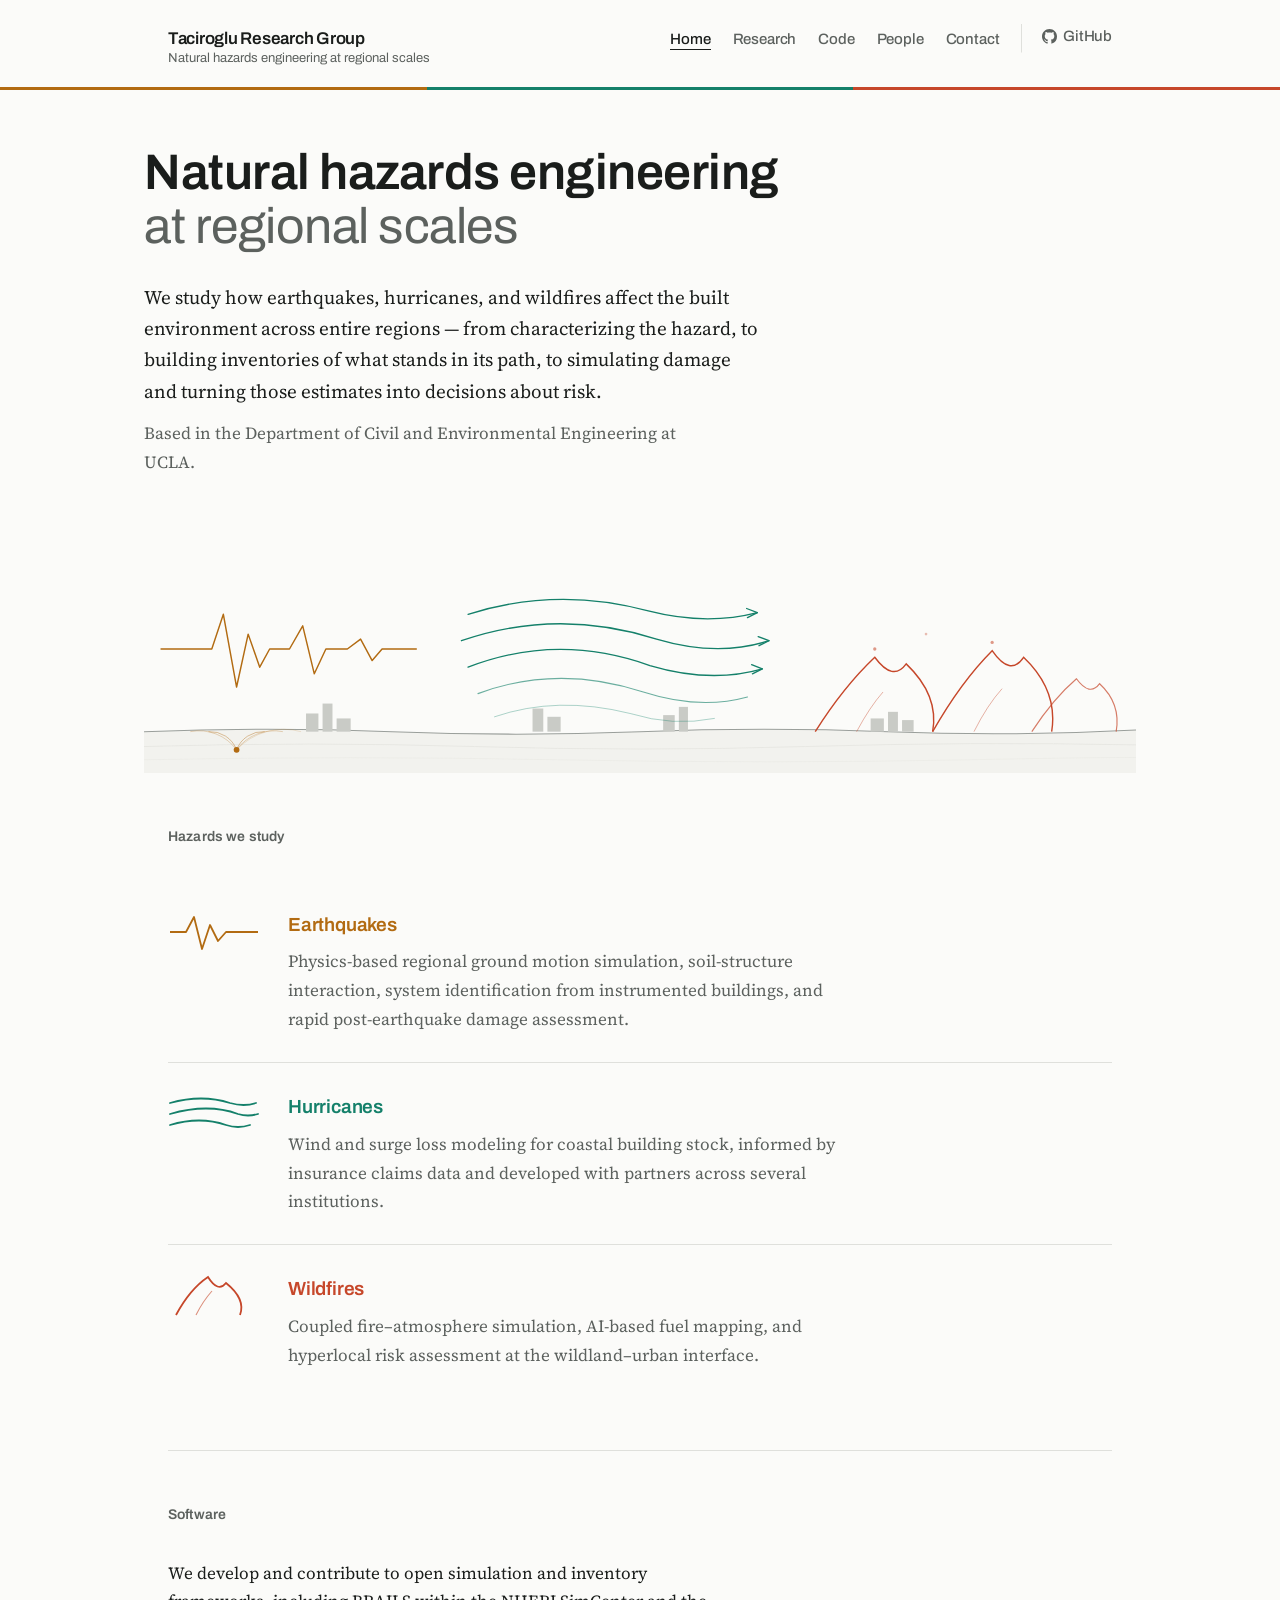
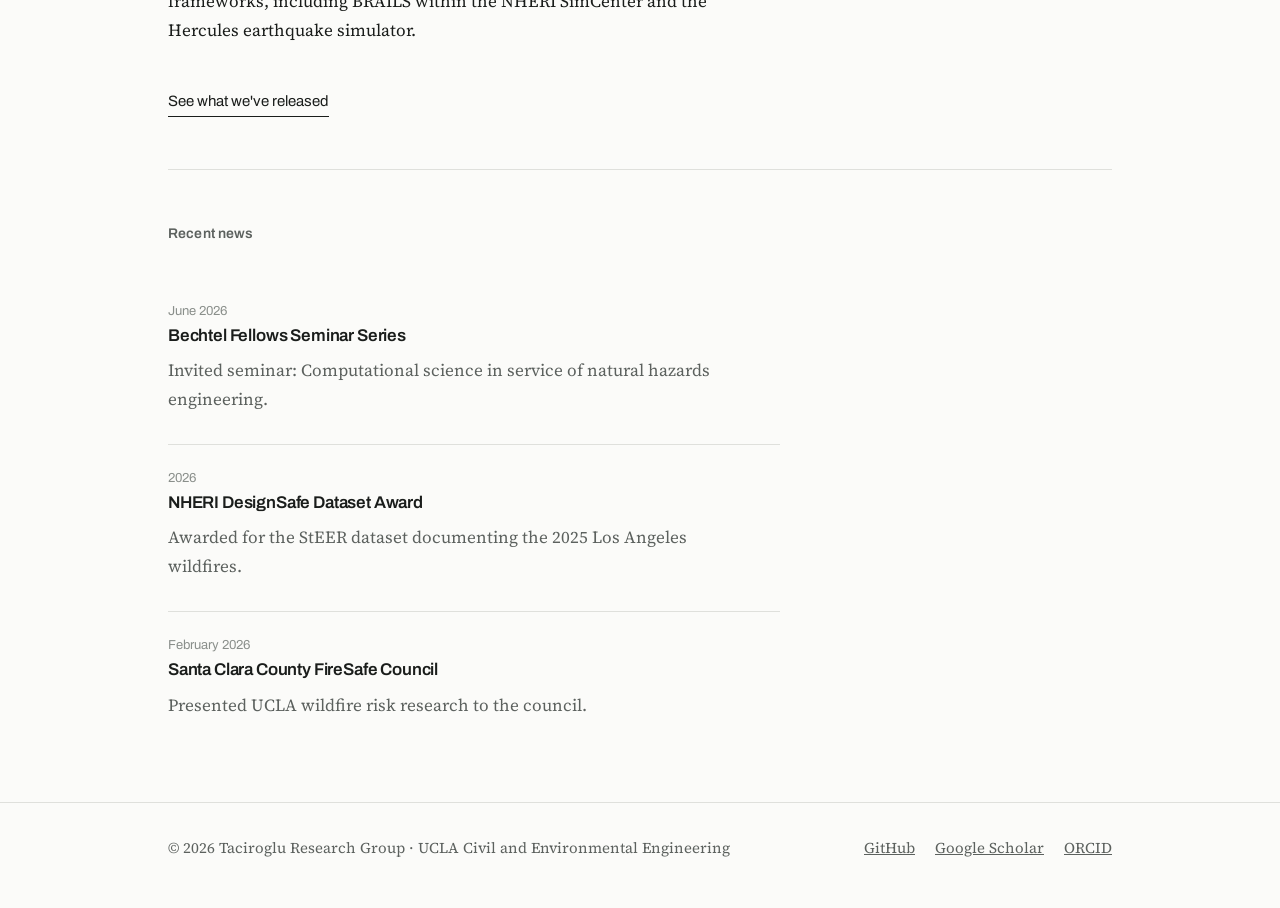
==== index.html @ 6d1210fd "Initial site: home, research, code, people, contact, alumni" ====
<!DOCTYPE html>
<html lang="en">
<head>
<meta charset="utf-8">
<meta name="viewport" content="width=device-width, initial-scale=1">
<title>Taciroglu Research Group — Natural hazards engineering at regional scales</title>
<meta name="description" content="Prof. Ertugrul Taciroglu's research group at UCLA develops regional-scale simulation and risk assessment methods for earthquakes, hurricanes, and wildfires.">
<link rel="preconnect" href="https://fonts.googleapis.com">
<link rel="preconnect" href="https://fonts.gstatic.com" crossorigin>
<link href="https://fonts.googleapis.com/css2?family=Archivo:wght@400;500;600&family=Source+Serif+4:opsz,wght@8..60,400;8..60,600&display=swap" rel="stylesheet">
<link rel="stylesheet" href="assets/style.css">
</head>
<body>
<a class="skip" href="#main">Skip to content</a>

<header class="masthead">
  <div class="wrap masthead-inner">
    <a class="wordmark" href="index.html">Taciroglu Research Group
      <span>Natural hazards engineering at regional scales</span></a>
    <nav aria-label="Main">
      <ul>
        <li><a href="index.html" aria-current="page">Home</a></li>
        <li><a href="research.html">Research</a></li>
        <li><a href="code.html">Code</a></li>
        <li><a href="people.html">People</a></li>
        <li><a href="contact.html">Contact</a></li>
        <li><a class="ext" href="https://github.com/TRG-UCLA">
          <svg viewBox="0 0 16 16" aria-hidden="true"><path d="M8 0C3.58 0 0 3.58 0 8c0 3.54 2.29 6.53 5.47 7.59.4.07.55-.17.55-.38 0-.19-.01-.82-.01-1.49-2.01.37-2.53-.49-2.69-.94-.09-.23-.48-.94-.82-1.13-.28-.15-.68-.52-.01-.53.63-.01 1.08.58 1.23.82.72 1.21 1.87.87 2.33.66.07-.52.28-.87.51-1.07-1.78-.2-3.64-.89-3.64-3.95 0-.87.31-1.59.82-2.15-.08-.2-.36-1.02.08-2.12 0 0 .67-.21 2.2.82.64-.18 1.32-.27 2-.27s1.36.09 2 .27c1.53-1.04 2.2-.82 2.2-.82.44 1.1.16 1.92.08 2.12.51.56.82 1.27.82 2.15 0 3.07-1.87 3.75-3.65 3.95.29.25.54.73.54 1.48 0 1.07-.01 1.93-.01 2.2 0 .21.15.46.55.38A8.01 8.01 0 0 0 16 8c0-4.42-3.58-8-8-8Z"/></svg>
          GitHub</a></li>
      </ul>
    </nav>
  </div>
</header>
<div class="strata" aria-hidden="true"><i></i><i></i><i></i></div>

<main id="main">

<div class="wrap hero">
  <h1>Natural hazards engineering<span class="qual">at regional scales</span></h1>
  <p class="lede">We study how earthquakes, hurricanes, and wildfires affect the built environment across entire regions — from characterizing the hazard, to building inventories of what stands in its path, to simulating damage and turning those estimates into decisions about risk.</p>
  <p>Based in the Department of Civil and Environmental Engineering at UCLA.</p>

  <div class="terrain">
    <svg viewBox="0 0 1200 300" role="img" aria-labelledby="terrain-title">
      <title id="terrain-title">A single continuous ground line carrying a seismic trace at left, wind streamlines at centre, and fire contours at right.</title>

      <!-- subsurface strata -->
      <path d="M0 250 Q150 244 300 250 T600 250 T900 250 T1200 248 L1200 300 L0 300 Z" fill="#f2f2ee"/>
      <path d="M0 268 Q200 262 400 268 T800 268 T1200 266" stroke="#e6e6e1" stroke-width="1" fill="none"/>
      <path d="M0 284 Q250 279 500 284 T1000 284 T1200 283" stroke="#ecece7" stroke-width="1" fill="none"/>

      <!-- ground line, continuous across all three -->
      <path d="M0 250 Q150 244 300 250 T600 250 T900 250 T1200 248" stroke="#9a9f9b" stroke-width="1.25" fill="none"/>

      <!-- EARTH: seismic trace, radiating from a hypocentre below ground -->
      <g stroke="#b26b12" fill="none">
        <path d="M20 150 L64 150 L82 150 L96 108 L112 196 L126 132 L140 172 L152 150 L176 150 L192 122 L206 180 L220 150 L246 150 L262 138 L276 164 L288 150 L330 150"
              stroke-width="1.75" stroke-linejoin="round"/>
        <circle cx="112" cy="272" r="3.5" fill="#b26b12" stroke="none"/>
        <path d="M112 272 A34 34 0 0 1 146 250" stroke-width="0.9" opacity="0.55"/>
        <path d="M112 272 A56 56 0 0 1 168 250" stroke-width="0.9" opacity="0.38"/>
        <path d="M112 272 A78 78 0 0 1 190 250" stroke-width="0.9" opacity="0.22"/>
        <path d="M112 272 A34 34 0 0 0 78 250" stroke-width="0.9" opacity="0.55"/>
        <path d="M112 272 A56 56 0 0 0 56 250" stroke-width="0.9" opacity="0.38"/>
      </g>

      <!-- built environment along the ground line -->
      <g fill="#c9cbc6">
        <rect x="196" y="228" width="15" height="22"/>
        <rect x="216" y="216" width="12" height="34"/>
        <rect x="233" y="234" width="17" height="16"/>
        <rect x="470" y="222" width="13" height="28"/>
        <rect x="488" y="232" width="16" height="18"/>
        <rect x="628" y="230" width="14" height="20"/>
        <rect x="647" y="220" width="11" height="30"/>
        <rect x="879" y="234" width="16" height="16"/>
        <rect x="900" y="226" width="12" height="24"/>
        <rect x="917" y="236" width="14" height="14"/>
      </g>

      <!-- WIND: streamlines compressing over the terrain -->
      <g stroke="#14806a" fill="none" stroke-linecap="round">
        <path d="M392 108 Q500 74 610 104 Q680 122 742 106" stroke-width="1.6"/>
        <path d="M384 140 Q500 100 620 138 Q694 160 756 140" stroke-width="1.6"/>
        <path d="M392 172 Q500 130 612 170 Q686 192 748 174" stroke-width="1.6"/>
        <path d="M404 204 Q500 168 604 202 Q672 224 730 208" stroke-width="1.35" opacity="0.62"/>
        <path d="M424 232 Q500 206 588 228 Q640 244 690 234" stroke-width="1.1" opacity="0.38"/>
        <path d="M742 106 l-13 -5 M742 106 l-12 6" stroke-width="1.6"/>
        <path d="M756 140 l-13 -5 M756 140 l-12 6" stroke-width="1.6"/>
        <path d="M748 174 l-13 -5 M748 174 l-12 6" stroke-width="1.6"/>
      </g>

      <!-- FIRE: contours advancing over ridgeline -->
      <g stroke="#c6472a" fill="none">
        <path d="M812 250 Q846 196 884 160 Q906 190 922 168 Q962 206 954 250" stroke-width="1.7"/>
        <path d="M954 250 Q988 190 1026 152 Q1048 184 1064 160 Q1106 200 1098 250" stroke-width="1.7"/>
        <path d="M1074 250 Q1100 210 1128 186 Q1144 208 1156 192 Q1182 216 1176 250" stroke-width="1.4" opacity="0.7"/>
        <path d="M862 250 Q878 220 894 202" stroke-width="1" opacity="0.5"/>
        <path d="M1004 250 Q1020 218 1038 198" stroke-width="1" opacity="0.5"/>
        <circle cx="884" cy="150" r="2" fill="#c6472a" stroke="none" opacity="0.55"/>
        <circle cx="1026" cy="142" r="2" fill="#c6472a" stroke="none" opacity="0.55"/>
        <circle cx="946" cy="132" r="1.6" fill="#c6472a" stroke="none" opacity="0.35"/>
      </g>
    </svg>
  </div>
</div>

<div class="wrap">

<section>
  <h2 class="section-head">Hazards we study</h2>

  <div class="hazard earth">
    <svg viewBox="0 0 92 46" aria-hidden="true">
      <path d="M2 23 L18 23 L26 8 L34 40 L42 16 L50 32 L58 23 L90 23" stroke="#b26b12" stroke-width="1.8" fill="none" stroke-linejoin="round"/>
    </svg>
    <div>
      <h3>Earthquakes</h3>
      <p>Physics-based regional ground motion simulation, soil-structure interaction, system identification from instrumented buildings, and rapid post-earthquake damage assessment.</p>
    </div>
  </div>

  <div class="hazard wind">
    <svg viewBox="0 0 92 46" aria-hidden="true">
      <g stroke="#14806a" stroke-width="1.8" fill="none" stroke-linecap="round">
        <path d="M2 12 Q34 3 62 12 Q76 16 88 12"/>
        <path d="M2 23 Q40 12 70 23 Q80 26 90 23"/>
        <path d="M2 34 Q32 25 58 34 Q70 38 82 34"/>
      </g>
    </svg>
    <div>
      <h3>Hurricanes</h3>
      <p>Wind and surge loss modeling for coastal building stock, informed by insurance claims data and developed with partners across several institutions.</p>
    </div>
  </div>

  <div class="hazard fire">
    <svg viewBox="0 0 92 46" aria-hidden="true">
      <g stroke="#c6472a" stroke-width="1.8" fill="none">
        <path d="M8 42 Q22 16 40 4 Q50 20 58 10 Q78 26 72 42"/>
        <path d="M28 42 Q35 28 44 18" stroke-width="1.1" opacity="0.6"/>
      </g>
    </svg>
    <div>
      <h3>Wildfires</h3>
      <p>Coupled fire–atmosphere simulation, AI-based fuel mapping, and hyperlocal risk assessment at the wildland–urban interface.</p>
    </div>
  </div>
</section>

<section>
  <h2 class="section-head">Software</h2>
  <div class="narrow">
    <p>We develop and contribute to open simulation and inventory frameworks, including BRAILS within the NHERI SimCenter and the Hercules earthquake simulator.</p>
    <a class="more" href="code.html">See what we've released</a>
  </div>
</section>

<section>
  <h2 class="section-head">Recent news</h2>

  <div class="repo">
    <div class="meta">June 2026</div>
    <h3>Bechtel Fellows Seminar Series</h3>
    <p>Invited seminar: Computational science in service of natural hazards engineering.</p>
  </div>

  <div class="repo">
    <div class="meta">2026</div>
    <h3>NHERI DesignSafe Dataset Award</h3>
    <p>Awarded for the StEER dataset documenting the 2025 Los Angeles wildfires.</p>
  </div>

  <div class="repo">
    <div class="meta">February 2026</div>
    <h3>Santa Clara County FireSafe Council</h3>
    <p>Presented UCLA wildfire risk research to the council.</p>
  </div>
</section>

</div>
</main>

<footer>
  <div class="wrap foot-inner">
    <div>© 2026 Taciroglu Research Group · UCLA Civil and Environmental Engineering</div>
    <ul>
      <li><a href="https://github.com/TRG-UCLA">GitHub</a></li>
      <li><a href="https://scholar.google.com/citations?user=66y9fGcAAAAJ&hl=en">Google Scholar</a></li>
      <li><a href="https://orcid.org/0000-0001-9618-1210">ORCID</a></li>
    </ul>
  </div>
</footer>

</body>
</html>
---- assets/style.css ----
/* Taciroglu Research Group
   Natural hazards engineering at regional scales */

:root {
  --ink:      #1a1d1b;
  --paper:    #fbfbf9;
  --muted:    #5c615e;
  --faint:    #8a8f8b;
  --rule:     #dfe0dc;
  --earth:    #b26b12;
  --wind:     #14806a;
  --fire:     #c6472a;
  --earth-bg: #f7efe2;
  --wind-bg:  #e6f2ee;
  --fire-bg:  #faece8;

  --measure: 62ch;
  --gap: 1.5rem;
}

*, *::before, *::after { box-sizing: border-box; }

html { -webkit-text-size-adjust: 100%; }

body {
  margin: 0;
  background: var(--paper);
  color: var(--ink);
  font-family: "Source Serif 4", Georgia, serif;
  font-size: 1.0625rem;
  line-height: 1.7;
  font-optical-sizing: auto;
}

h1, h2, h3, h4, nav, .sans {
  font-family: "Archivo", "Helvetica Neue", Arial, sans-serif;
  font-weight: 500;
  letter-spacing: -0.01em;
}

a { color: inherit; }
a:focus-visible,
button:focus-visible {
  outline: 2px solid var(--wind);
  outline-offset: 3px;
}

.wrap {
  max-width: 62rem;
  margin: 0 auto;
  padding: 0 1.5rem;
}

.narrow { max-width: var(--measure); }

/* ---------- header ---------- */

.masthead {
  padding: 1.5rem 0 1.25rem;
}

.masthead-inner {
  display: flex;
  align-items: baseline;
  justify-content: space-between;
  gap: 1.5rem;
  flex-wrap: wrap;
}

.wordmark {
  font-family: "Archivo", sans-serif;
  font-weight: 600;
  font-size: 1.0625rem;
  letter-spacing: -0.015em;
  text-decoration: none;
  line-height: 1.3;
}

.wordmark span {
  display: block;
  font-weight: 400;
  font-size: 0.8125rem;
  color: var(--muted);
  letter-spacing: 0;
}

nav ul {
  display: flex;
  gap: 1.375rem;
  list-style: none;
  margin: 0;
  padding: 0;
  flex-wrap: wrap;
  align-items: center;
}

nav a {
  font-size: 0.9375rem;
  text-decoration: none;
  color: var(--muted);
  padding-bottom: 2px;
  border-bottom: 1.5px solid transparent;
}

nav a:hover { color: var(--ink); }
nav a[aria-current="page"] {
  color: var(--ink);
  border-bottom-color: var(--ink);
}

nav .ext {
  padding-left: 1.25rem;
  border-left: 1px solid var(--rule);
  display: inline-flex;
  align-items: center;
  gap: 0.35rem;
}

nav .ext svg { width: 15px; height: 15px; fill: currentColor; }

.strata {
  display: flex;
  height: 3px;
}
.strata i { flex: 1; }
.strata i:nth-child(1) { background: var(--earth); }
.strata i:nth-child(2) { background: var(--wind); }
.strata i:nth-child(3) { background: var(--fire); }

/* ---------- hero ---------- */

.hero { padding: 3.5rem 0 0; }

.hero h1 {
  font-size: clamp(2rem, 5.5vw, 3.125rem);
  line-height: 1.08;
  margin: 0;
  font-weight: 600;
}

.hero h1 .qual {
  display: block;
  font-weight: 400;
  color: var(--muted);
}

.hero .lede {
  margin: 1.75rem 0 0;
  font-size: 1.1875rem;
  line-height: 1.65;
  max-width: var(--measure);
}

.hero .lede + p {
  margin-top: 0.75rem;
  color: var(--muted);
  max-width: var(--measure);
}

.terrain {
  margin: 3rem 0 0;
}
.terrain svg { width: 100%; height: auto; display: block; }

/* ---------- generic section ---------- */

section { padding: 3.25rem 0; }
section + section { border-top: 1px solid var(--rule); }

.section-head {
  font-size: 0.875rem;
  font-weight: 600;
  color: var(--muted);
  margin: 0 0 2rem;
  font-family: "Archivo", sans-serif;
  letter-spacing: 0.01em;
}

h2.big {
  font-size: clamp(1.5rem, 3.5vw, 2rem);
  line-height: 1.2;
  margin: 0 0 1.25rem;
  font-weight: 600;
  letter-spacing: -0.02em;
}

p { margin: 0 0 1rem; max-width: var(--measure); }
p:last-child { margin-bottom: 0; }

/* ---------- hazards ---------- */

.hazard {
  display: grid;
  grid-template-columns: 92px 1fr;
  gap: 1.75rem;
  padding: 1.75rem 0;
  align-items: start;
}
.hazard + .hazard { border-top: 1px solid var(--rule); }
.hazard svg { width: 92px; height: 46px; display: block; }

.hazard h3 {
  margin: 0 0 0.4rem;
  font-size: 1.1875rem;
  font-weight: 600;
}
.hazard p { margin: 0; color: var(--muted); }

.hazard.earth h3 { color: var(--earth); }
.hazard.wind  h3 { color: var(--wind); }
.hazard.fire  h3 { color: var(--fire); }

/* ---------- pipeline ---------- */

.chain { counter-reset: stage; margin: 0; padding: 0; list-style: none; }

.chain li {
  counter-increment: stage;
  display: grid;
  grid-template-columns: 2.75rem 1fr;
  gap: 1.25rem;
  padding: 1.5rem 0;
}
.chain li + li { border-top: 1px solid var(--rule); }

.chain li::before {
  content: counter(stage);
  font-family: "Archivo", sans-serif;
  font-size: 0.9375rem;
  font-weight: 600;
  color: var(--faint);
  line-height: 1.9;
}

.chain h3 { margin: 0 0 0.35rem; font-size: 1.0625rem; font-weight: 600; }
.chain p { margin: 0; color: var(--muted); }

/* ---------- publications ---------- */

.pubs { margin: 0; padding: 0; list-style: none; }

.pubs li {
  padding: 1.125rem 0;
  max-width: 68ch;
}
.pubs li + li { border-top: 1px solid var(--rule); }

.pubs .authors { color: var(--muted); }
.pubs em { color: var(--ink); }
.pubs b { font-weight: 600; }

.codemark {
  font-family: "Archivo", sans-serif;
  font-size: 0.75rem;
  font-weight: 500;
  color: var(--wind);
  text-decoration: none;
  border-bottom: 1px solid currentColor;
  margin-left: 0.5rem;
  white-space: nowrap;
}

.more {
  display: inline-block;
  margin-top: 1.75rem;
  font-family: "Archivo", sans-serif;
  font-size: 0.9375rem;
  text-decoration: none;
  border-bottom: 1.5px solid var(--ink);
  padding-bottom: 1px;
}

/* ---------- repos ---------- */

.repo {
  padding: 1.375rem 0;
  max-width: 68ch;
}
.repo + .repo { border-top: 1px solid var(--rule); }

.repo h3 {
  margin: 0 0 0.35rem;
  font-size: 1.0625rem;
  font-weight: 600;
}
.repo h3 a { text-decoration: none; border-bottom: 1.5px solid var(--rule); }
.repo h3 a:hover { border-bottom-color: currentColor; }
.repo p { margin: 0 0 0.5rem; color: var(--muted); }

.meta {
  font-family: "Archivo", sans-serif;
  font-size: 0.8125rem;
  color: var(--faint);
}
.meta a { color: var(--faint); }

.rail {
  border-left: 3px solid var(--rule);
  padding-left: 1.25rem;
}
.rail.earth { border-left-color: var(--earth); }
.rail.wind  { border-left-color: var(--wind); }
.rail.fire  { border-left-color: var(--fire); }

/* ---------- people ---------- */

.pi {
  display: grid;
  grid-template-columns: 168px 1fr;
  gap: 2.25rem;
  align-items: start;
}

.portrait {
  width: 168px; height: 168px;
  border-radius: 50%;
  overflow: hidden;
  position: relative;
  background: var(--earth-bg);
  display: flex; align-items: center; justify-content: center;
  font-family: "Archivo", sans-serif;
  font-size: 2.75rem; font-weight: 500;
  color: var(--earth);
}
.portrait img {
  width: 100%; height: 100%; object-fit: cover; display: block;
  filter: grayscale(100%) contrast(1.08);
}
.portrait::after {
  content: ""; position: absolute; inset: 0;
  mix-blend-mode: color; pointer-events: none;
}
.portrait.has-photo.earth::after { background: var(--earth); }
.portrait.has-photo.wind::after  { background: var(--wind); }
.portrait.has-photo.fire::after  { background: var(--fire); }

.roster {
  display: grid;
  grid-template-columns: repeat(auto-fill, minmax(230px, 1fr));
  gap: 1.75rem 2rem;
  margin-top: 1.25rem;
}

.member { display: flex; gap: 1rem; align-items: center; }

.avatar {
  width: 60px; height: 60px; flex: 0 0 60px;
  border-radius: 50%;
  display: flex; align-items: center; justify-content: center;
  font-family: "Archivo", sans-serif;
  font-size: 1.0625rem; font-weight: 500;
  overflow: hidden; position: relative;
}
.avatar.earth   { background: var(--earth-bg); color: var(--earth); }
.avatar.wind    { background: var(--wind-bg);  color: var(--wind); }
.avatar.fire    { background: var(--fire-bg);  color: var(--fire); }
.avatar.neutral { background: #eeefec;         color: var(--muted); }

.member h3 { margin: 0; font-size: 1rem; font-weight: 600; }
.member p  { margin: 0.1rem 0 0; font-size: 0.9375rem; color: var(--muted); line-height: 1.45; }

.group-label {
  font-family: "Archivo", sans-serif;
  font-size: 0.8125rem;
  font-weight: 600;
  margin: 2.5rem 0 0;
  padding-bottom: 0.4rem;
  border-bottom: 2px solid;
}
.group-label.earth   { color: var(--earth); border-color: var(--earth); }
.group-label.wind    { color: var(--wind);  border-color: var(--wind); }
.group-label.fire    { color: var(--fire);  border-color: var(--fire); }
.group-label.neutral { color: var(--muted); border-color: var(--rule); }

/* ---------- alumni ---------- */

.alumni { margin: 0; padding: 0; list-style: none; max-width: 46rem; }

.alumni li {
  display: grid;
  grid-template-columns: 1fr auto;
  gap: 0.5rem 1.5rem;
  padding: 0.875rem 0;
  align-items: baseline;
}
.alumni li + li { border-top: 1px solid var(--rule); }

.alumni .who { font-weight: 600; }
.alumni .who a { text-decoration: none; border-bottom: 1.5px solid var(--rule); }
.alumni .who a:hover { border-bottom-color: currentColor; }
.alumni .where { color: var(--muted); font-size: 0.9375rem; display: block; }
.alumni .yr {
  font-family: "Archivo", sans-serif;
  font-size: 0.875rem;
  color: var(--faint);
  white-space: nowrap;
}

/* ---------- contact ---------- */

.card-cols {
  display: grid;
  grid-template-columns: repeat(auto-fit, minmax(240px, 1fr));
  gap: 2.5rem;
  max-width: 52rem;
}

.addr { font-style: normal; line-height: 1.75; }
.addr a { color: var(--ink); }

.deflist { margin: 0; }
.deflist dt {
  font-family: "Archivo", sans-serif;
  font-size: 0.8125rem;
  color: var(--faint);
  margin-top: 1rem;
}
.deflist dt:first-child { margin-top: 0; }
.deflist dd { margin: 0.15rem 0 0; }

/* ---------- footer ---------- */

footer {
  border-top: 1px solid var(--rule);
  padding: 2rem 0 3rem;
  font-size: 0.9375rem;
  color: var(--muted);
}
.foot-inner {
  display: flex; justify-content: space-between;
  gap: 1rem; flex-wrap: wrap; align-items: center;
}
.foot-inner ul {
  display: flex; gap: 1.25rem; list-style: none; margin: 0; padding: 0;
}
.foot-inner a { color: var(--muted); }

/* ---------- responsive ---------- */

@media (max-width: 640px) {
  body { font-size: 1rem; }
  .hero { padding-top: 2.25rem; }
  .pi { grid-template-columns: 1fr; gap: 1.25rem; }
  .portrait { width: 128px; height: 128px; font-size: 2rem; }
  .hazard { grid-template-columns: 1fr; gap: 0.875rem; }
  .alumni li { grid-template-columns: 1fr; }
  .alumni .yr { order: -1; }
  nav ul { gap: 1rem; }
  nav .ext { padding-left: 0; border-left: 0; }
}

@media (prefers-reduced-motion: reduce) {
  * { animation: none !important; transition: none !important; }
}

.visually-hidden {
  position: absolute; width: 1px; height: 1px;
  padding: 0; margin: -1px; overflow: hidden;
  clip: rect(0 0 0 0); white-space: nowrap; border: 0;
}

.skip {
  position: absolute; left: -9999px;
  background: var(--ink); color: var(--paper);
  padding: 0.5rem 1rem; z-index: 10;
}
.skip:focus { left: 1rem; top: 1rem; }
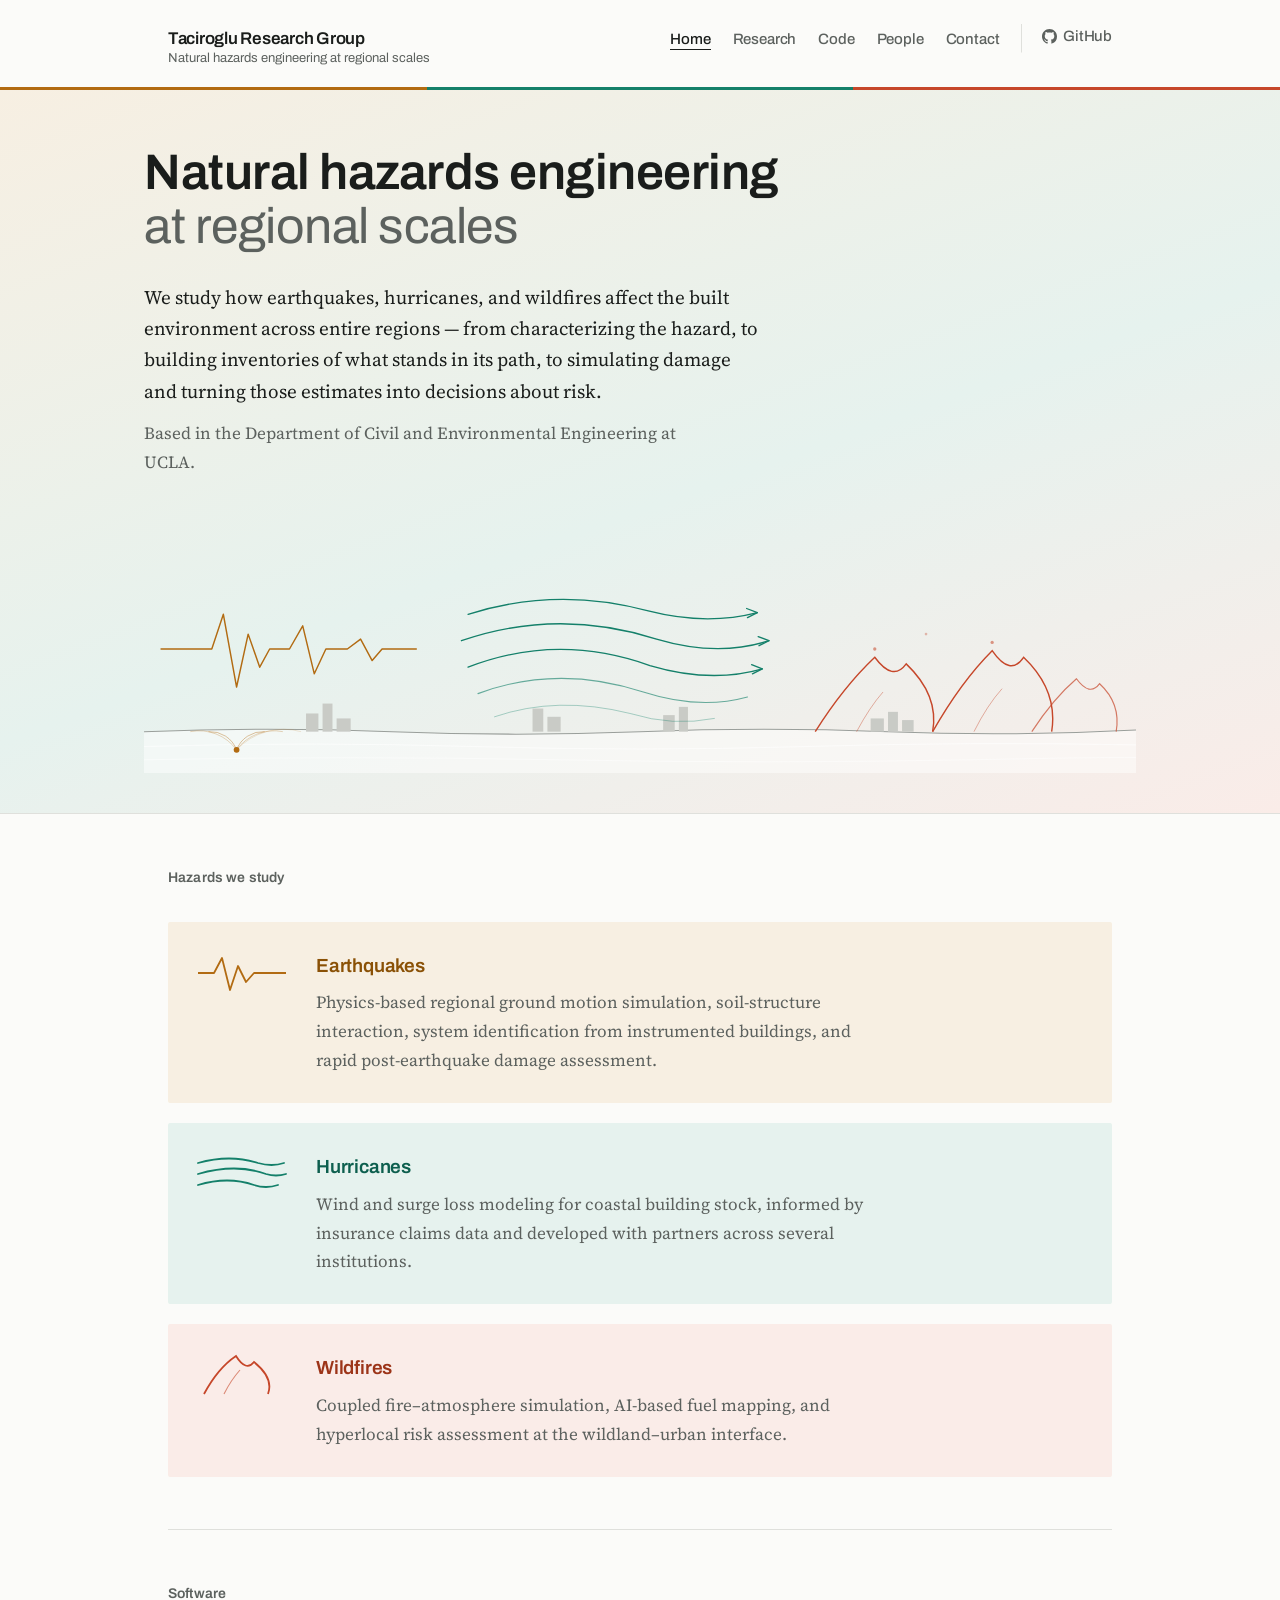
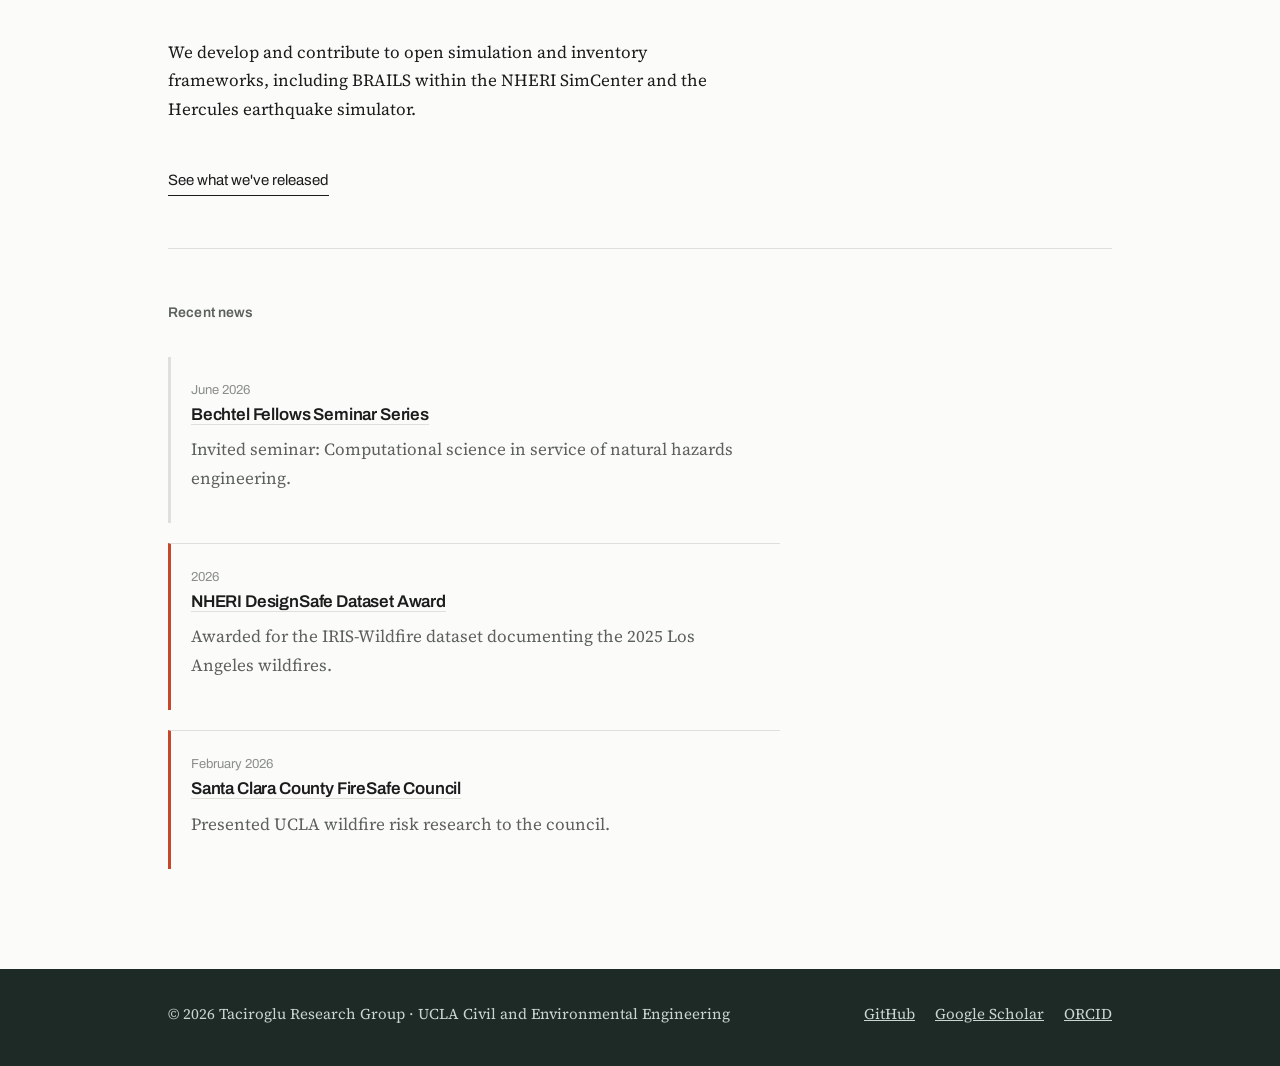
==== commit 5dc562a5: "Add grants page, news links, IRIS-Wildfire correction, field-atlas theme" ====
--- a/index.html
+++ b/index.html
@@ -35,6 +35,7 @@
 
 <main id="main">
 
+<div class="hero-band">
 <div class="wrap hero">
   <h1>Natural hazards engineering<span class="qual">at regional scales</span></h1>
   <p class="lede">We study how earthquakes, hurricanes, and wildfires affect the built environment across entire regions — from characterizing the hazard, to building inventories of what stands in its path, to simulating damage and turning those estimates into decisions about risk.</p>
@@ -45,9 +46,9 @@
       <title id="terrain-title">A single continuous ground line carrying a seismic trace at left, wind streamlines at centre, and fire contours at right.</title>
 
       <!-- subsurface strata -->
-      <path d="M0 250 Q150 244 300 250 T600 250 T900 250 T1200 248 L1200 300 L0 300 Z" fill="#f2f2ee"/>
-      <path d="M0 268 Q200 262 400 268 T800 268 T1200 266" stroke="#e6e6e1" stroke-width="1" fill="none"/>
-      <path d="M0 284 Q250 279 500 284 T1000 284 T1200 283" stroke="#ecece7" stroke-width="1" fill="none"/>
+      <path d="M0 250 Q150 244 300 250 T600 250 T900 250 T1200 248 L1200 300 L0 300 Z" fill="rgba(255,255,255,0.45)"/>
+      <path d="M0 268 Q200 262 400 268 T800 268 T1200 266" stroke="rgba(255,255,255,0.7)" stroke-width="1" fill="none"/>
+      <path d="M0 284 Q250 279 500 284 T1000 284 T1200 283" stroke="rgba(255,255,255,0.55)" stroke-width="1" fill="none"/>
 
       <!-- ground line, continuous across all three -->
       <path d="M0 250 Q150 244 300 250 T600 250 T900 250 T1200 248" stroke="#9a9f9b" stroke-width="1.25" fill="none"/>
@@ -104,10 +105,11 @@
     </svg>
   </div>
 </div>
+</div>
 
 <div class="wrap">
 
-<section>
+<section style="border-top:0;">
   <h2 class="section-head">Hazards we study</h2>
 
   <div class="hazard earth">
@@ -159,21 +161,21 @@
 <section>
   <h2 class="section-head">Recent news</h2>
 
-  <div class="repo">
+  <div class="repo newsline">
     <div class="meta">June 2026</div>
-    <h3>Bechtel Fellows Seminar Series</h3>
+    <h3><a href="https://www.bechtel.com/services/engineering/fellows/">Bechtel Fellows Seminar Series</a></h3>
     <p>Invited seminar: Computational science in service of natural hazards engineering.</p>
   </div>
 
-  <div class="repo">
+  <div class="repo newsline fire">
     <div class="meta">2026</div>
-    <h3>NHERI DesignSafe Dataset Award</h3>
-    <p>Awarded for the StEER dataset documenting the 2025 Los Angeles wildfires.</p>
+    <h3><a href="https://www.designsafe-ci.org/community/dataset-awards/">NHERI DesignSafe Dataset Award</a></h3>
+    <p>Awarded for the IRIS-Wildfire dataset documenting the 2025 Los Angeles wildfires.</p>
   </div>
 
-  <div class="repo">
+  <div class="repo newsline fire">
     <div class="meta">February 2026</div>
-    <h3>Santa Clara County FireSafe Council</h3>
+    <h3><a href="https://sccfiresafe.org/">Santa Clara County FireSafe Council</a></h3>
     <p>Presented UCLA wildfire risk research to the council.</p>
   </div>
 </section>
--- a/assets/style.css
+++ b/assets/style.css
@@ -13,6 +13,11 @@
   --earth-bg: #f7efe2;
   --wind-bg:  #e6f2ee;
   --fire-bg:  #faece8;
+  --earth-deep: #8a5106;
+  --wind-deep:  #0d5f4e;
+  --fire-deep:  #9c3418;
+  --pine:       #1e2a26;
+  --pine-text:  #c9d6d0;
 
   --measure: 62ch;
   --gap: 1.5rem;
@@ -129,7 +134,11 @@
 
 /* ---------- hero ---------- */
 
-.hero { padding: 3.5rem 0 0; }
+.hero-band {
+  background: linear-gradient(160deg, var(--earth-bg) 0%, var(--wind-bg) 55%, var(--fire-bg) 100%);
+  border-bottom: 1px solid var(--rule);
+}
+.hero { padding: 3.5rem 0 2.5rem; }
 
 .hero h1 {
   font-size: clamp(2rem, 5.5vw, 3.125rem);
@@ -193,10 +202,14 @@
   display: grid;
   grid-template-columns: 92px 1fr;
   gap: 1.75rem;
-  padding: 1.75rem 0;
+  padding: 1.75rem;
   align-items: start;
-}
-.hazard + .hazard { border-top: 1px solid var(--rule); }
+  border-radius: 2px;
+}
+.hazard + .hazard { margin-top: 1.25rem; }
+.hazard.earth { background: var(--earth-bg); }
+.hazard.wind  { background: var(--wind-bg); }
+.hazard.fire  { background: var(--fire-bg); }
 .hazard svg { width: 92px; height: 46px; display: block; }
 
 .hazard h3 {
@@ -206,9 +219,9 @@
 }
 .hazard p { margin: 0; color: var(--muted); }
 
-.hazard.earth h3 { color: var(--earth); }
-.hazard.wind  h3 { color: var(--wind); }
-.hazard.fire  h3 { color: var(--fire); }
+.hazard.earth h3 { color: var(--earth-deep); }
+.hazard.wind  h3 { color: var(--wind-deep); }
+.hazard.fire  h3 { color: var(--fire-deep); }
 
 /* ---------- pipeline ---------- */
 
@@ -276,6 +289,11 @@
   padding: 1.375rem 0;
   max-width: 68ch;
 }
+.newsline { border-left: 3px solid var(--rule); padding-left: 1.25rem; }
+.newsline.earth { border-left-color: var(--earth); }
+.newsline.wind  { border-left-color: var(--wind); }
+.newsline.fire  { border-left-color: var(--fire); }
+.newsline + .newsline { border-top: 0; margin-top: 1.25rem; }
 .repo + .repo { border-top: 1px solid var(--rule); }
 
 .repo h3 {
@@ -295,12 +313,14 @@
 .meta a { color: var(--faint); }
 
 .rail {
-  border-left: 3px solid var(--rule);
-  padding-left: 1.25rem;
-}
-.rail.earth { border-left-color: var(--earth); }
-.rail.wind  { border-left-color: var(--wind); }
-.rail.fire  { border-left-color: var(--fire); }
+  background: #f1f1ed;
+  padding: 1.25rem 1.5rem;
+  border-radius: 2px;
+}
+.rail + .rail { margin-top: 1rem; }
+.rail.earth { background: var(--earth-bg); }
+.rail.wind  { background: var(--wind-bg); }
+.rail.fire  { background: var(--fire-bg); }
 
 /* ---------- people ---------- */
 
@@ -363,14 +383,15 @@
   font-family: "Archivo", sans-serif;
   font-size: 0.8125rem;
   font-weight: 600;
+  display: inline-block;
   margin: 2.5rem 0 0;
-  padding-bottom: 0.4rem;
-  border-bottom: 2px solid;
-}
-.group-label.earth   { color: var(--earth); border-color: var(--earth); }
-.group-label.wind    { color: var(--wind);  border-color: var(--wind); }
-.group-label.fire    { color: var(--fire);  border-color: var(--fire); }
-.group-label.neutral { color: var(--muted); border-color: var(--rule); }
+  padding: 0.3rem 0.8rem;
+  border-radius: 2px;
+}
+.group-label.earth   { color: var(--earth-deep); background: var(--earth-bg); }
+.group-label.wind    { color: var(--wind-deep);  background: var(--wind-bg); }
+.group-label.fire    { color: var(--fire-deep);  background: var(--fire-bg); }
+.group-label.neutral { color: var(--muted); background: #f1f1ed; }
 
 /* ---------- alumni ---------- */
 
@@ -421,10 +442,11 @@
 /* ---------- footer ---------- */
 
 footer {
-  border-top: 1px solid var(--rule);
-  padding: 2rem 0 3rem;
+  background: var(--pine);
+  margin-top: 3rem;
+  padding: 2rem 0 2.5rem;
   font-size: 0.9375rem;
-  color: var(--muted);
+  color: var(--pine-text);
 }
 .foot-inner {
   display: flex; justify-content: space-between;
@@ -433,7 +455,8 @@
 .foot-inner ul {
   display: flex; gap: 1.25rem; list-style: none; margin: 0; padding: 0;
 }
-.foot-inner a { color: var(--muted); }
+.foot-inner a { color: var(--pine-text); }
+.foot-inner a:hover { color: #fff; }
 
 /* ---------- responsive ---------- */
 
@@ -465,3 +488,51 @@
   padding: 0.5rem 1rem; z-index: 10;
 }
 .skip:focus { left: 1rem; top: 1rem; }
+
+/* ---------- grants header ---------- */
+
+.grant-stats {
+  display: flex;
+  gap: 2.5rem;
+  flex-wrap: wrap;
+  margin: 1.75rem 0 0;
+}
+.grant-stats .stat .num {
+  font-family: "Archivo", sans-serif;
+  font-size: 1.75rem;
+  font-weight: 600;
+  letter-spacing: -0.02em;
+  display: block;
+  line-height: 1.15;
+}
+.grant-stats .stat .lbl {
+  font-family: "Archivo", sans-serif;
+  font-size: 0.8125rem;
+  color: var(--faint);
+}
+
+.sponsor-strip {
+  display: flex;
+  gap: 1rem 2.25rem;
+  flex-wrap: wrap;
+  align-items: baseline;
+  margin: 1.5rem 0 0;
+  padding: 1.25rem 0 0;
+  border-top: 1px solid var(--rule);
+}
+.sponsor-strip .mark {
+  font-family: "Archivo", sans-serif;
+  font-weight: 600;
+  font-size: 1rem;
+  letter-spacing: 0.01em;
+  color: var(--muted);
+  white-space: nowrap;
+}
+.sponsor-strip .mark img { height: 34px; width: auto; display: block; filter: grayscale(100%); opacity: 0.75; }
+.sponsor-strip .lbl {
+  flex-basis: 100%;
+  font-family: "Archivo", sans-serif;
+  font-size: 0.8125rem;
+  color: var(--faint);
+  margin-bottom: -0.5rem;
+}
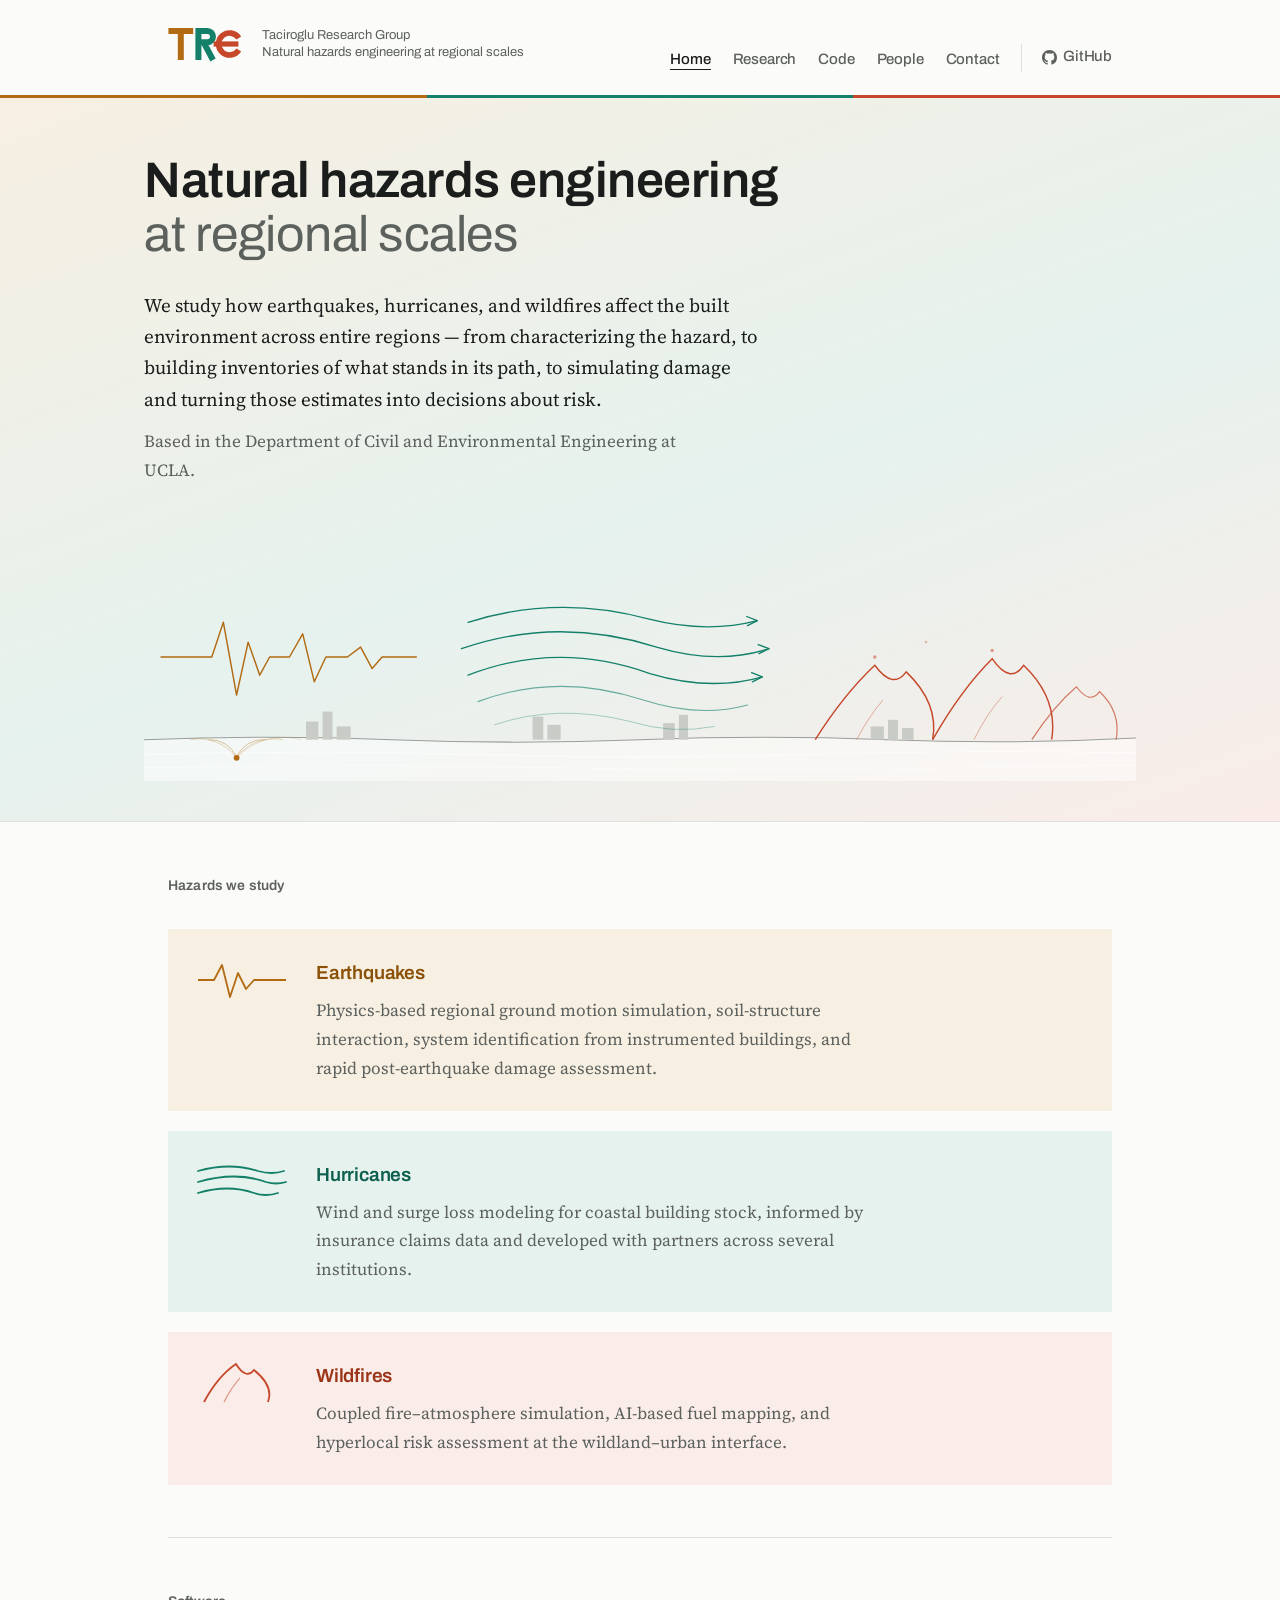
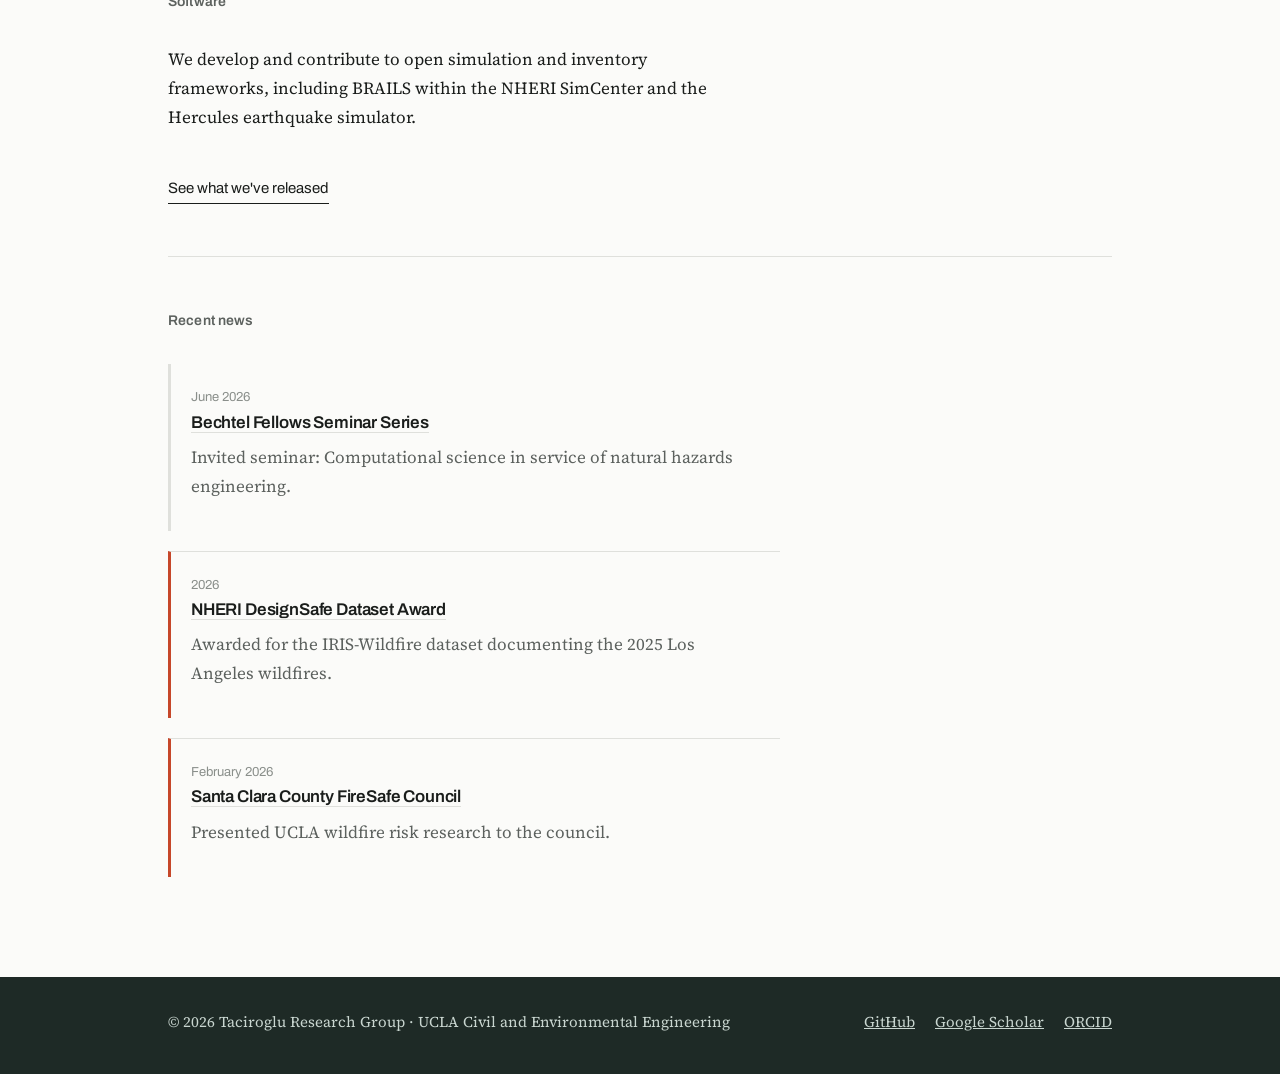
==== commit 33487ebb: "Add TRG mark in hazard palette to masthead, plus favicon" ====
--- a/index.html
+++ b/index.html
@@ -8,6 +8,7 @@
 <link rel="preconnect" href="https://fonts.googleapis.com">
 <link rel="preconnect" href="https://fonts.gstatic.com" crossorigin>
 <link href="https://fonts.googleapis.com/css2?family=Archivo:wght@400;500;600&family=Source+Serif+4:opsz,wght@8..60,400;8..60,600&display=swap" rel="stylesheet">
+<link rel="icon" type="image/svg+xml" href="assets/favicon.svg">
 <link rel="stylesheet" href="assets/style.css">
 </head>
 <body>
@@ -15,8 +16,26 @@
 
 <header class="masthead">
   <div class="wrap masthead-inner">
-    <a class="wordmark" href="index.html">Taciroglu Research Group
-      <span>Natural hazards engineering at regional scales</span></a>
+    <a class="wordmark" href="index.html"><svg class="sitemark" viewBox="0 0 400 200" aria-hidden="true">
+  <g fill="none" stroke-linecap="butt">
+    <!-- T -->
+    <g stroke="#b26b12" stroke-width="30">
+      <path d="M2 35 H126"/>
+      <path d="M64 35 V180"/>
+    </g>
+    <!-- R -->
+    <g stroke="#14806a" stroke-width="30">
+      <path d="M152 180 V35 H197 A 28 28 0 0 1 197 91 H152"/>
+      <path d="M180 95 L225 180"/>
+    </g>
+    <!-- G ligature: ring open at right, bar overhanging left -->
+    <g stroke="#c6472a">
+      <path d="M 354.1 70.0 A 55 55 0 1 0 354.1 130.0" stroke-width="28"/>
+      <path d="M228 100 H352" stroke-width="26"/>
+    </g>
+  </g>
+</svg><span class="wm-text">Taciroglu Research Group
+      <span>Natural hazards engineering at regional scales</span></span></a>
     <nav aria-label="Main">
       <ul>
         <li><a href="index.html" aria-current="page">Home</a></li>
--- a/assets/style.css
+++ b/assets/style.css
@@ -536,3 +536,60 @@
   color: var(--faint);
   margin-bottom: -0.5rem;
 }
+
+/* illustrated portraits keep their own color */
+.portrait.illustrated img { filter: none; }
+.portrait.illustrated::after { content: none; }
+
+/* roster photos: same grayscale + hazard tint as the PI treatment */
+.avatar img {
+  width: 100%; height: 100%; object-fit: cover; display: block;
+  filter: grayscale(100%) contrast(1.08);
+}
+.avatar.has-photo::after {
+  content: ""; position: absolute; inset: 0;
+  mix-blend-mode: color; pointer-events: none;
+}
+.avatar.has-photo.earth::after   { background: var(--earth); }
+.avatar.has-photo.wind::after    { background: var(--wind); }
+.avatar.has-photo.fire::after    { background: var(--fire); }
+.avatar.has-photo.neutral::after { background: #7a7f7b; }
+
+/* ---------- page-top graphics ---------- */
+.pagegraph { margin: 2.25rem 0 0.5rem; }
+.pagegraph svg { width: 100%; height: auto; display: block; }
+
+/* alumni profile links */
+.alumni .plinks {
+  display: block;
+  margin-top: 0.25rem;
+  font-family: "Archivo", sans-serif;
+  font-size: 0.75rem;
+}
+.alumni .plinks a {
+  color: var(--wind);
+  text-decoration: none;
+  border-bottom: 1px solid currentColor;
+}
+.alumni .plinks .sep { color: var(--faint); margin: 0 0.5rem; }
+
+/* pipeline step glyphs */
+.chain li { grid-template-columns: 2.75rem 78px 1fr; }
+.stepglyph { width: 64px; height: 44px; margin-top: 0.3rem; }
+.stepglyph * { stroke: #7d827e; fill: none; stroke-width: 1.5; stroke-linecap: round; stroke-linejoin: round; }
+.stepglyph .dot { fill: #7d827e; stroke: none; }
+.stepglyph .faint { stroke: #c9cbc6; stroke-width: 1; }
+@media (max-width: 640px) {
+  .chain li { grid-template-columns: 2.75rem 1fr; }
+  .stepglyph { display: none; }
+}
+
+/* page emblems */
+.emblem { width: 54px; height: 54px; display: block; margin: 0 0 1.25rem; }
+a.more svg.ic { width: 18px; height: 18px; vertical-align: -4px; margin-right: 0.45rem; }
+
+/* site mark */
+.wordmark { display: flex; align-items: center; gap: 0.9rem; }
+.sitemark { height: 40px; width: auto; flex: none; }
+@media (max-width: 640px) { .sitemark { height: 32px; } }
+.wm-text { display: block; }
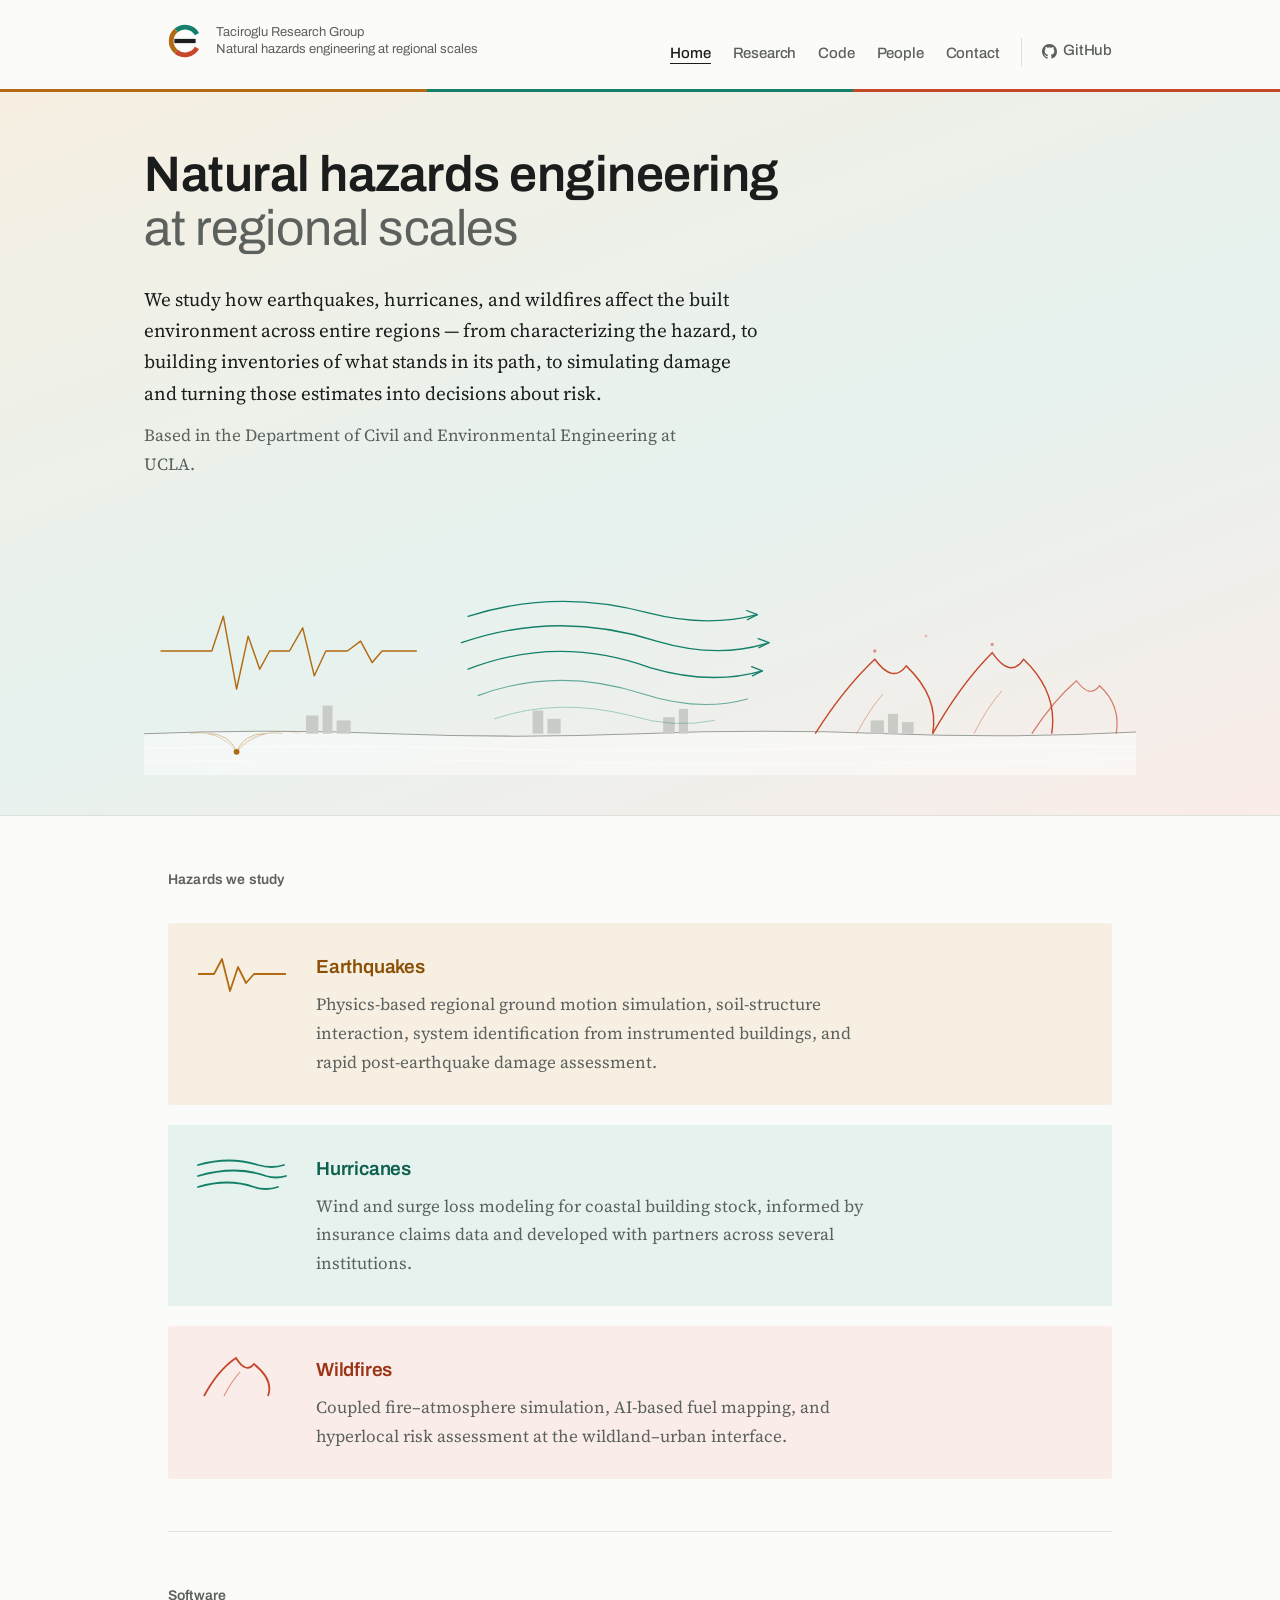
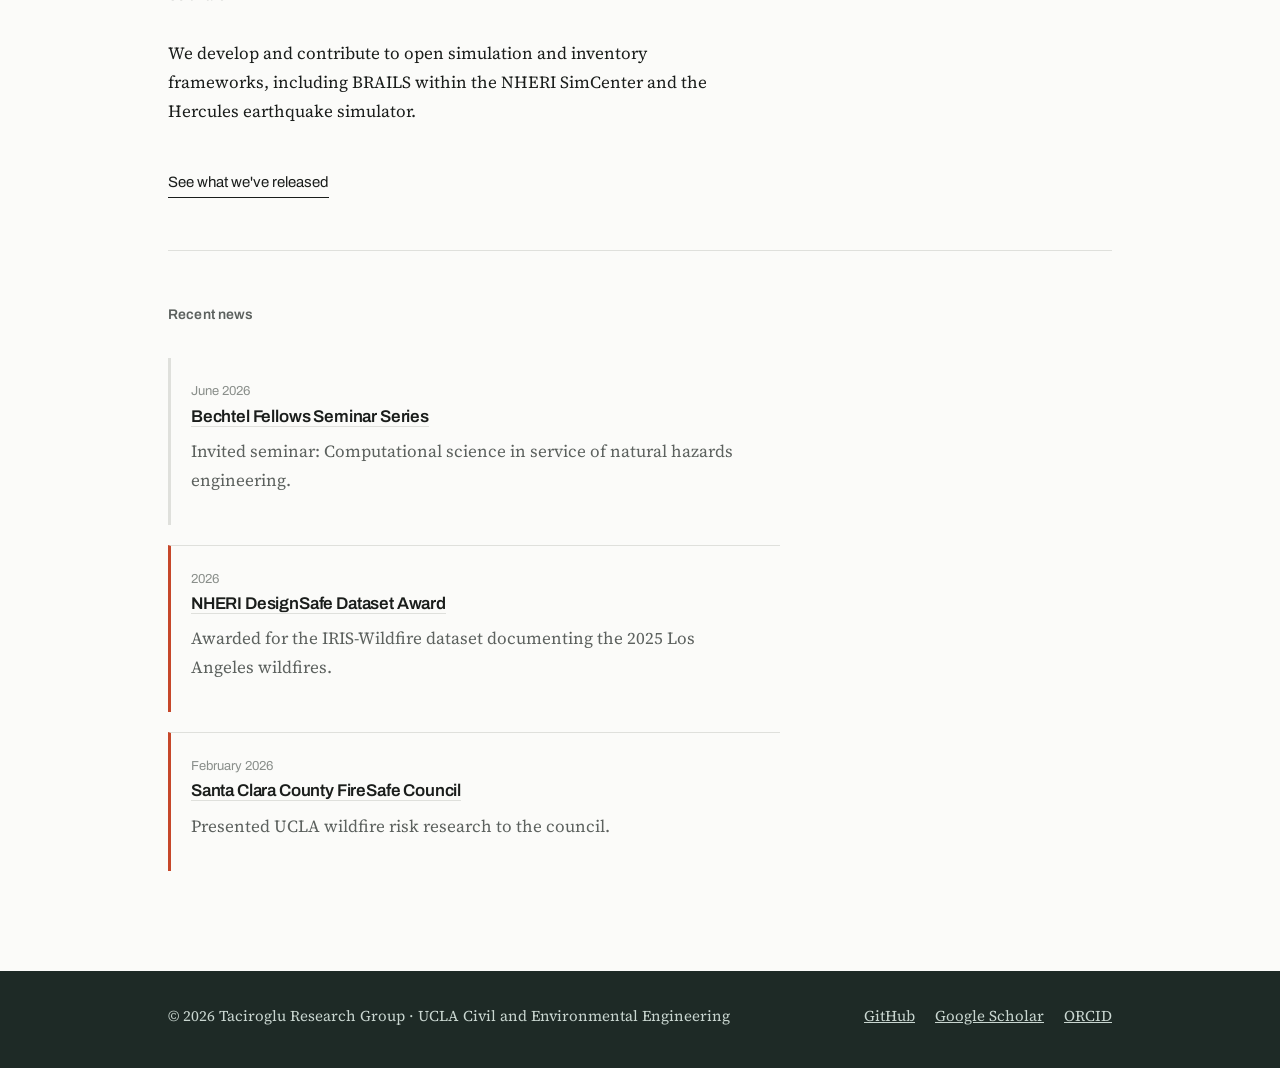
==== commit d7c43fee: "Replace masthead mark with tri-color G-ligature medallion, uniform on all pages" ====
--- a/index.html
+++ b/index.html
@@ -16,24 +16,13 @@
 
 <header class="masthead">
   <div class="wrap masthead-inner">
-    <a class="wordmark" href="index.html"><svg class="sitemark" viewBox="0 0 400 200" aria-hidden="true">
-  <g fill="none" stroke-linecap="butt">
-    <!-- T -->
-    <g stroke="#b26b12" stroke-width="30">
-      <path d="M2 35 H126"/>
-      <path d="M64 35 V180"/>
-    </g>
-    <!-- R -->
-    <g stroke="#14806a" stroke-width="30">
-      <path d="M152 180 V35 H197 A 28 28 0 0 1 197 91 H152"/>
-      <path d="M180 95 L225 180"/>
-    </g>
-    <!-- G ligature: ring open at right, bar overhanging left -->
-    <g stroke="#c6472a">
-      <path d="M 354.1 70.0 A 55 55 0 1 0 354.1 130.0" stroke-width="28"/>
-      <path d="M228 100 H352" stroke-width="26"/>
-    </g>
+    <a class="wordmark" href="index.html"><svg class="sitemark" viewBox="0 0 64 64" aria-hidden="true">
+  <g fill="none" stroke-width="9" stroke-linecap="butt">
+    <path d="M 54.52 19.00 A 26 26 0 0 0 15.29 12.08" stroke="#14806a"/>
+    <path d="M 15.29 12.08 A 26 26 0 0 0 15.29 51.92" stroke="#b26b12"/>
+    <path d="M 15.29 51.92 A 26 26 0 0 0 54.52 45.00" stroke="#c6472a"/>
   </g>
+  <path d="M12 32 H52" stroke="#1a1d1b" stroke-width="8" fill="none"/>
 </svg><span class="wm-text">Taciroglu Research Group
       <span>Natural hazards engineering at regional scales</span></span></a>
     <nav aria-label="Main">
--- a/assets/style.css
+++ b/assets/style.css
@@ -585,11 +585,15 @@
 }
 
 /* page emblems */
-.emblem { width: 54px; height: 54px; display: block; margin: 0 0 1.25rem; }
+.emblem { width: 36px; height: 36px; display: block; margin: 0 0 0.9rem; }
 a.more svg.ic { width: 18px; height: 18px; vertical-align: -4px; margin-right: 0.45rem; }
 
 /* site mark */
 .wordmark { display: flex; align-items: center; gap: 0.9rem; }
-.sitemark { height: 40px; width: auto; flex: none; }
-@media (max-width: 640px) { .sitemark { height: 32px; } }
+.sitemark { width: 34px; height: 34px; flex: none; }
+@media (max-width: 640px) { .sitemark { width: 28px; height: 28px; } }
 .wm-text { display: block; }
+
+/* stacked section links */
+.morerow { margin-top: 0.85rem; }
+.morerow a.more { display: inline-flex; align-items: center; }
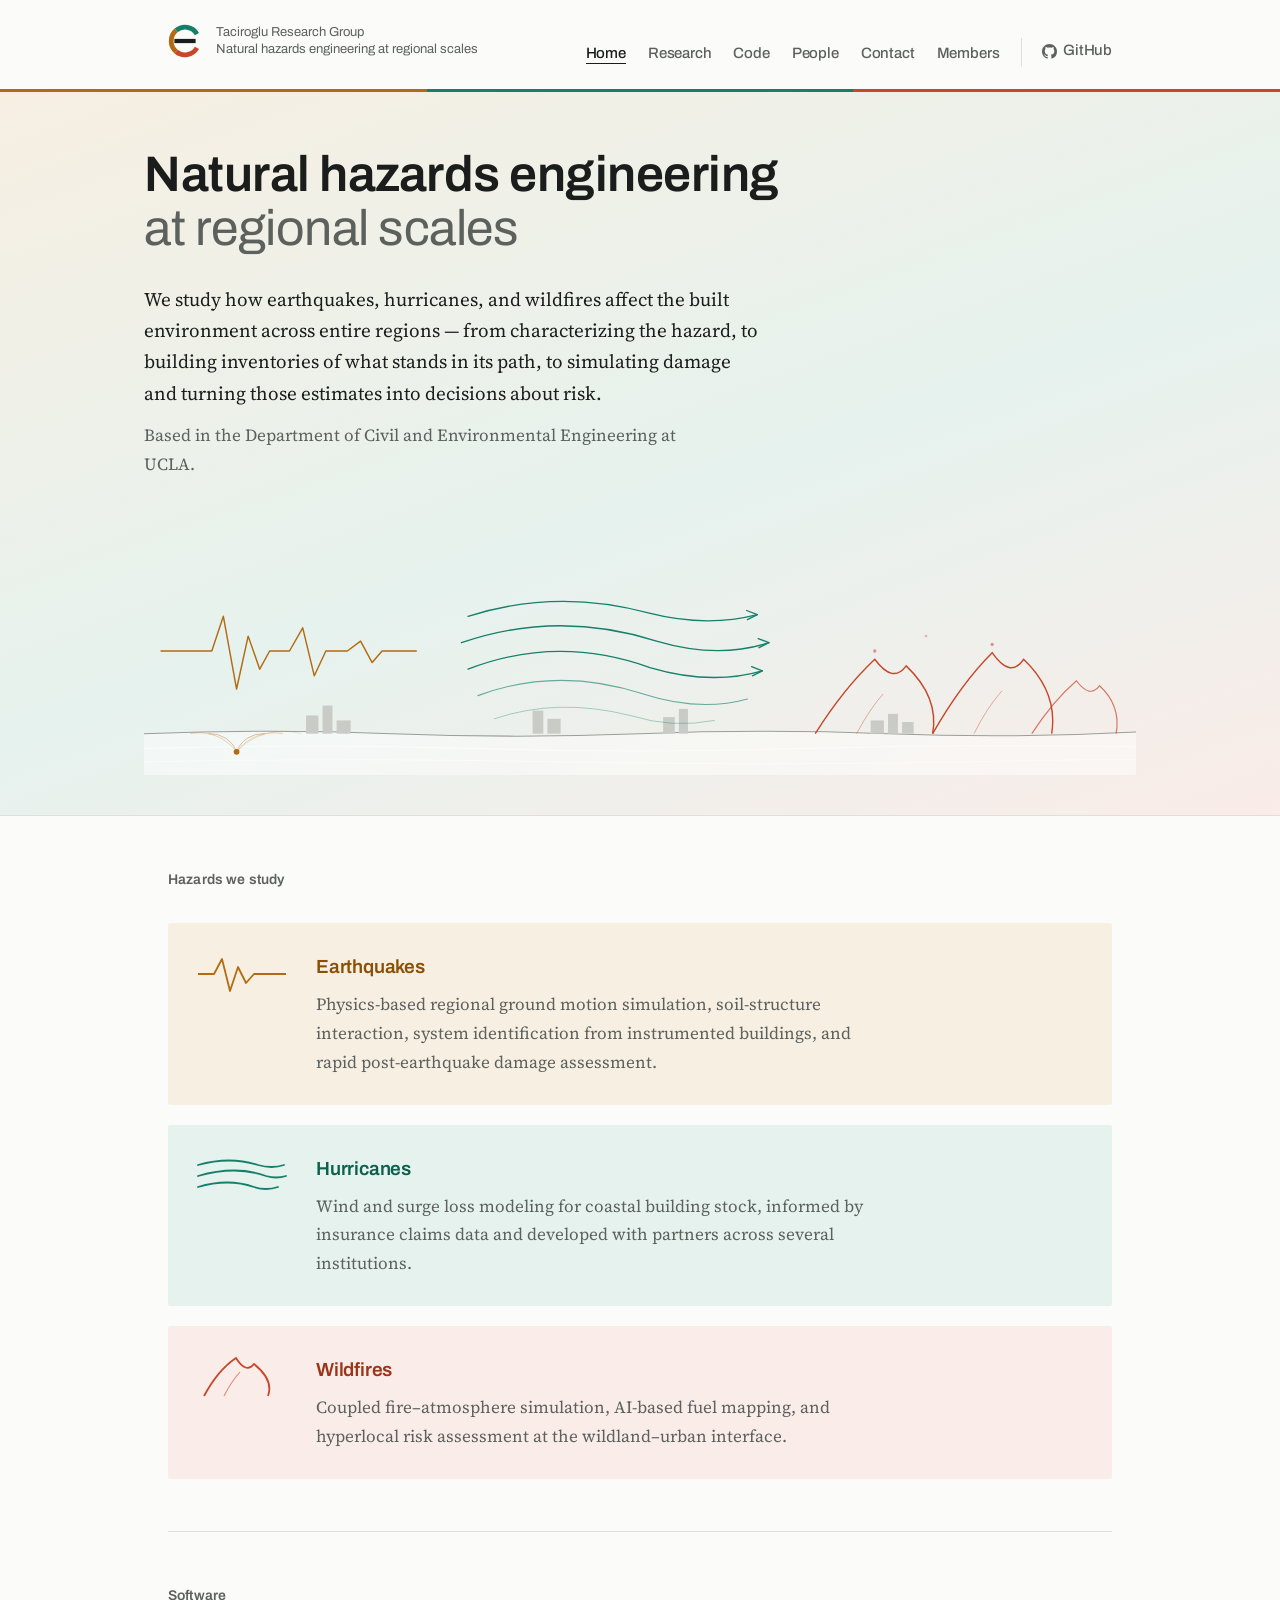
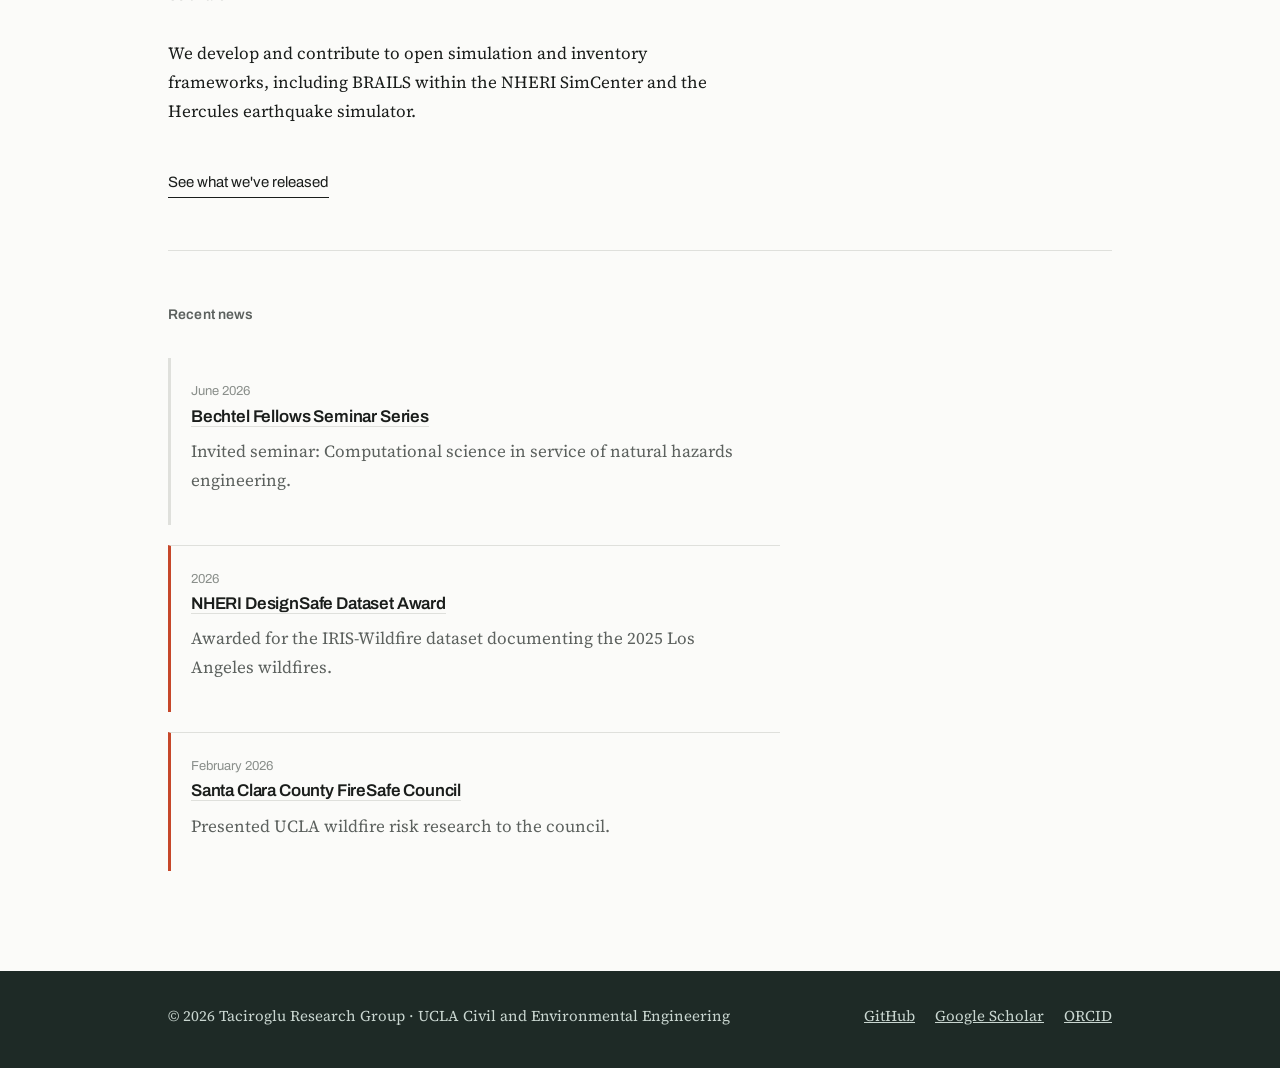
==== commit d20db63e: "Add Members tab to navigation; masthead on internal page" ====
--- a/index.html
+++ b/index.html
@@ -32,7 +32,7 @@
         <li><a href="code.html">Code</a></li>
         <li><a href="people.html">People</a></li>
         <li><a href="contact.html">Contact</a></li>
-        <li><a class="ext" href="https://github.com/TRG-UCLA">
+        <li><a href="internal.html">Members</a></li><li><a class="ext" href="https://github.com/TRG-UCLA">
           <svg viewBox="0 0 16 16" aria-hidden="true"><path d="M8 0C3.58 0 0 3.58 0 8c0 3.54 2.29 6.53 5.47 7.59.4.07.55-.17.55-.38 0-.19-.01-.82-.01-1.49-2.01.37-2.53-.49-2.69-.94-.09-.23-.48-.94-.82-1.13-.28-.15-.68-.52-.01-.53.63-.01 1.08.58 1.23.82.72 1.21 1.87.87 2.33.66.07-.52.28-.87.51-1.07-1.78-.2-3.64-.89-3.64-3.95 0-.87.31-1.59.82-2.15-.08-.2-.36-1.02.08-2.12 0 0 .67-.21 2.2.82.64-.18 1.32-.27 2-.27s1.36.09 2 .27c1.53-1.04 2.2-.82 2.2-.82.44 1.1.16 1.92.08 2.12.51.56.82 1.27.82 2.15 0 3.07-1.87 3.75-3.65 3.95.29.25.54.73.54 1.48 0 1.07-.01 1.93-.01 2.2 0 .21.15.46.55.38A8.01 8.01 0 0 0 16 8c0-4.42-3.58-8-8-8Z"/></svg>
           GitHub</a></li>
       </ul>
--- a/assets/style.css
+++ b/assets/style.css
@@ -597,3 +597,26 @@
 /* stacked section links */
 .morerow { margin-top: 0.85rem; }
 .morerow a.more { display: inline-flex; align-items: center; }
+
+/* tighten stacked links under paragraphs */
+.morerow a.more { margin-top: 0; }
+
+/* large section titles with icons (research page) */
+.section-head-lg {
+  display: flex; align-items: center; gap: 0.65rem;
+  font-family: "Archivo", sans-serif;
+  font-size: 1.375rem; font-weight: 600; letter-spacing: -0.015em;
+  color: var(--ink); margin: 0 0 1.75rem;
+}
+.section-head-lg svg { width: 26px; height: 26px; flex: none; }
+.section-head-lg svg * { stroke: #7d827e; fill: none; stroke-width: 1.6; stroke-linecap: round; stroke-linejoin: round; }
+
+/* member role line */
+.member .role {
+  margin: 0.05rem 0 0;
+  font-family: "Archivo", sans-serif;
+  font-size: 0.75rem;
+  font-weight: 500;
+  color: var(--faint);
+  letter-spacing: 0.02em;
+}
